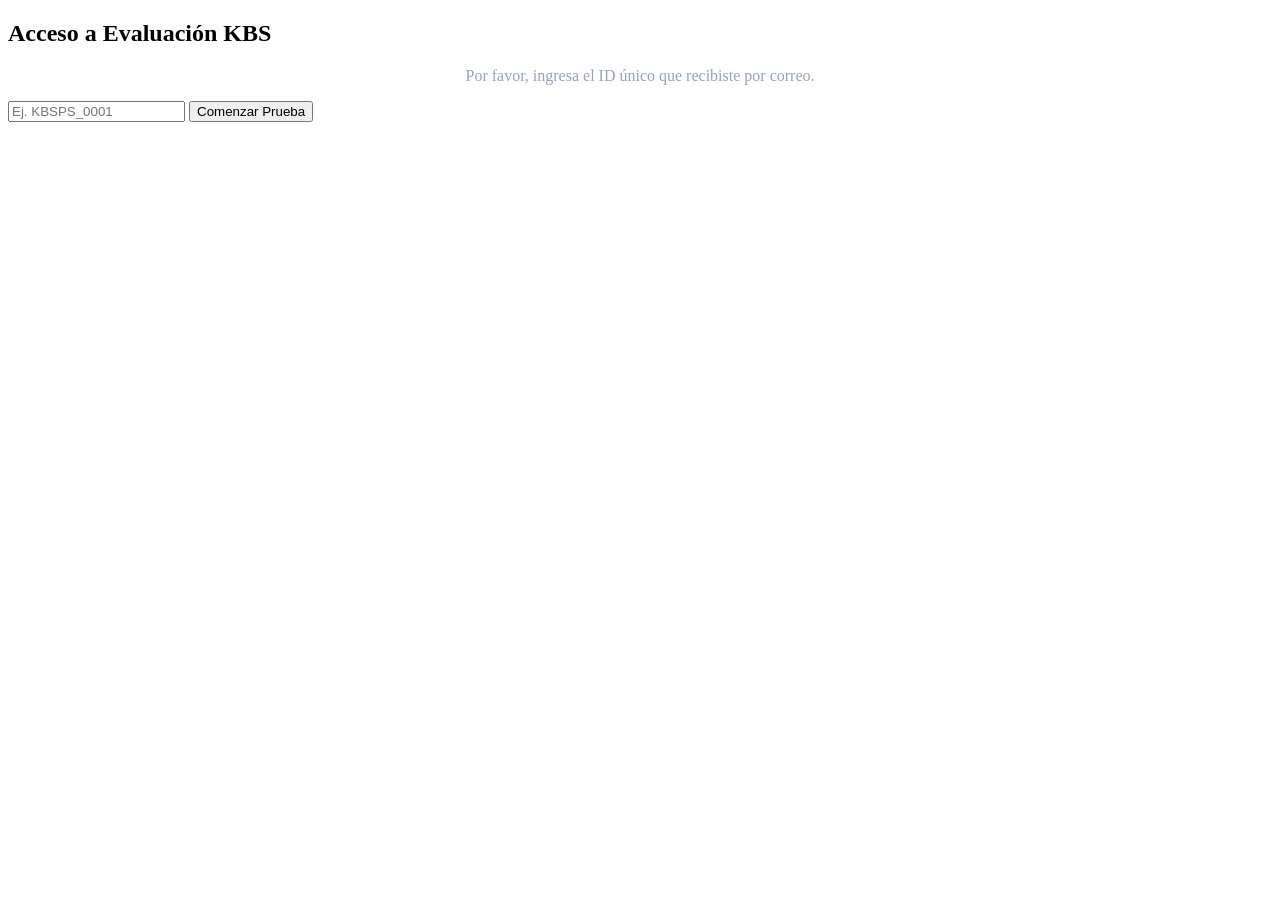
==== index.html @ 9655311a "Create index.html" ====
<!DOCTYPE html>
<html lang="es">
<head>
    <meta charset="UTF-8">
    <meta name="viewport" content="width=device-width, initial-scale=1.0">
    <title>Evaluación Psicométrica | KBS</title>
    <link href="https://fonts.googleapis.com/css2?family=Lato:wght@300;400;700;900&display=swap" rel="stylesheet">
    <link rel="stylesheet" href="style.css">
</head>
<body>
    <div class="hyperion-wrapper">
        
        <section id="login-screen" class="active">
            <div class="card">
                <h2>Acceso a Evaluación KBS</h2>
                <p style="text-align:center; color: #94a3b8;">Por favor, ingresa el ID único que recibiste por correo.</p>
                <input type="text" id="candidate-id" placeholder="Ej. KBSPS_0001">
                <button id="btn-validate">Comenzar Prueba</button>
                <p id="error-message" class="glow-red" style="display: none; margin-top:15px; text-align:center; padding:10px; border-radius:4px;"></p>
            </div>
        </section>

        <section id="instruction-screen" style="display: none;">
            <div class="card">
                <h2 id="inst-title">Serie I</h2>
                <div class="timer-container">
                    <span>Tiempo límite para esta serie:</span>
                    <h1 id="inst-time" style="color: white; font-size: 1.5rem; margin-top:5px;">00:00</h1>
                </div>
                
                <div class="instructions-box" style="background: rgba(0,0,0,0.4); padding: 20px; border-radius: 8px; margin: 20px 0; border: 1px solid #333;">
                    <p id="inst-text" style="color: #fff; font-size:1.1rem; line-height: 1.5;"></p>
                    <hr>
                    <pre id="inst-example" style="font-family: 'Lato', sans-serif; white-space: pre-wrap; color: var(--kbs-gold); font-size:1.05rem; font-weight: bold; margin:0;"></pre>
                </div>
                
                <button id="btn-start-timer" style="border: 1px solid #22c55e; box-shadow: 0 0 15px rgba(34, 197, 94, 0.4);">Comenzar Cronómetro</button>
            </div>
        </section>

        <section id="test-screen" style="display: none;">
            <div class="test-header">
                <h2 id="serie-title">Serie I</h2>
                <div class="timer-container">
                    <span>Tiempo restante:</span>
                    <h1 id="timer-display" class="glow-green">00:00</h1>
                </div>
            </div>
            
            <div id="questions-container"></div>

            <button id="btn-next-serie">Finalizar Serie</button>
        </section>

        <section id="finish-screen" style="display: none;">
            <div class="card" style="text-align: center;">
                <h2 class="glow-green">¡Evaluación Completada!</h2>
                <p>Tus respuestas han sido enviadas exitosamente. Ya puedes cerrar esta ventana.</p>
            </div>
        </section>

    </div>

    <script src="data.js"></script>
    <script src="app.js"></script>
</body>
</html>
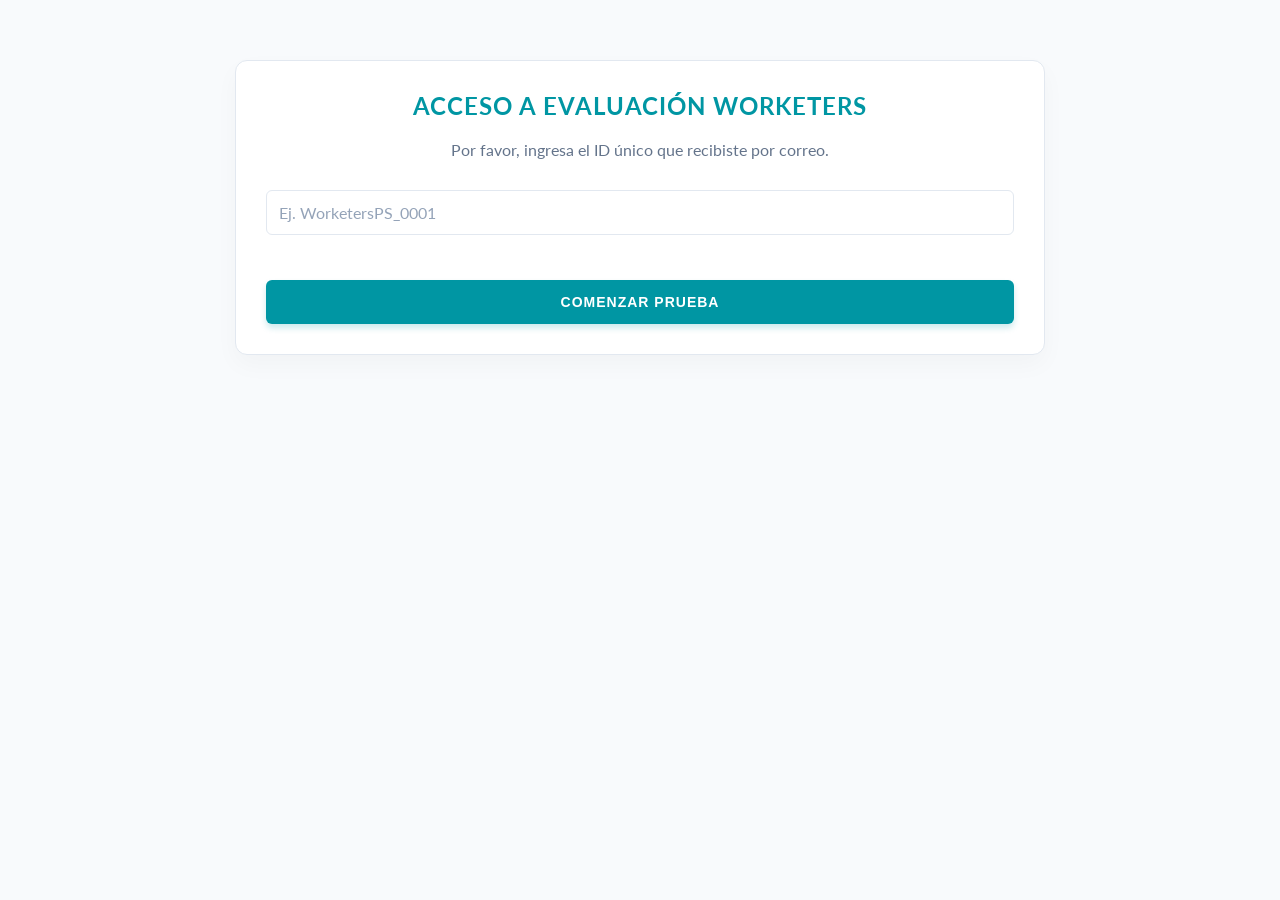
==== commit 792bb0fb: "Update index.html" ====
--- a/index.html
+++ b/index.html
@@ -3,7 +3,7 @@
 <head>
     <meta charset="UTF-8">
     <meta name="viewport" content="width=device-width, initial-scale=1.0">
-    <title>Evaluación Psicométrica | KBS</title>
+    <title>Evaluación Psicométrica | Worketers</title>
     <link href="https://fonts.googleapis.com/css2?family=Lato:wght@300;400;700;900&display=swap" rel="stylesheet">
     <link rel="stylesheet" href="style.css">
 </head>
@@ -12,11 +12,11 @@
         
         <section id="login-screen" class="active">
             <div class="card">
-                <h2>Acceso a Evaluación KBS</h2>
-                <p style="text-align:center; color: #94a3b8;">Por favor, ingresa el ID único que recibiste por correo.</p>
-                <input type="text" id="candidate-id" placeholder="Ej. KBSPS_0001">
+                <h2>Acceso a Evaluación Worketers</h2>
+                <p style="text-align:center; color: var(--texto-muted);">Por favor, ingresa el ID único que recibiste por correo.</p>
+                <input type="text" id="candidate-id" placeholder="Ej. WorketersPS_0001">
                 <button id="btn-validate">Comenzar Prueba</button>
-                <p id="error-message" class="glow-red" style="display: none; margin-top:15px; text-align:center; padding:10px; border-radius:4px;"></p>
+                <p id="error-message" class="glow-red" style="display: none; margin-top:15px; text-align:center; padding:10px; border-radius:6px;"></p>
             </div>
         </section>
 
@@ -25,16 +25,16 @@
                 <h2 id="inst-title">Serie I</h2>
                 <div class="timer-container">
                     <span>Tiempo límite para esta serie:</span>
-                    <h1 id="inst-time" style="color: white; font-size: 1.5rem; margin-top:5px;">00:00</h1>
+                    <h1 id="inst-time" style="color: var(--color-primario-dark); font-size: 1.5rem; margin-top:5px;">00:00</h1>
                 </div>
                 
-                <div class="instructions-box" style="background: rgba(0,0,0,0.4); padding: 20px; border-radius: 8px; margin: 20px 0; border: 1px solid #333;">
-                    <p id="inst-text" style="color: #fff; font-size:1.1rem; line-height: 1.5;"></p>
+                <div class="instructions-box" style="background: var(--fondo-seccion); padding: 20px; border-radius: 8px; margin: 20px 0; border: 1px solid var(--borde-suave);">
+                    <p id="inst-text" style="color: var(--texto-principal); font-size:1.1rem; line-height: 1.5;"></p>
                     <hr>
-                    <pre id="inst-example" style="font-family: 'Lato', sans-serif; white-space: pre-wrap; color: var(--kbs-gold); font-size:1.05rem; font-weight: bold; margin:0;"></pre>
+                    <pre id="inst-example" style="font-family: 'Lato', sans-serif; white-space: pre-wrap; color: var(--color-primario-dark); font-size:1.05rem; font-weight: bold; margin:0;"></pre>
                 </div>
                 
-                <button id="btn-start-timer" style="border: 1px solid #22c55e; box-shadow: 0 0 15px rgba(34, 197, 94, 0.4);">Comenzar Cronómetro</button>
+                <button id="btn-start-timer" style="border: 1px solid var(--color-primario); box-shadow: 0 4px 6px rgba(0, 150, 163, 0.2);">Comenzar Cronómetro</button>
             </div>
         </section>
 
--- a/style.css
+++ b/style.css
@@ -0,0 +1,259 @@
+/* style.css - Worketers Light Edition */
+
+@import url('https://fonts.googleapis.com/css2?family=Lato:wght@300;400;700;900&display=swap');
+
+:root {
+    /* Paleta Worketers */
+    --color-primario: #0096a3;
+    --color-primario-hover: #2ac2b5;
+    --color-primario-dark: #26857d;
+
+    /* Fondos claros */
+    --fondo-pantalla: #f8fafc;
+    --fondo-contenedor: #ffffff;
+    --fondo-seccion: #eef8f8;
+
+    /* Textos y bordes */
+    --texto-principal: #334155;
+    --texto-etiquetas: #1e293b;
+    --texto-muted: #64748b;
+    --borde-suave: #e2e8f0;
+
+    /* Sombras */
+    --sombra-suave: rgba(0, 0, 0, 0.03);
+    --sombra-turquesa: rgba(0, 150, 163, 0.15);
+
+    /* Alertas */
+    --glow-green: rgba(34, 197, 94, 0.25);
+    --glow-red: rgba(239, 68, 68, 0.25);
+    --glow-yellow: rgba(234, 179, 8, 0.25);
+}
+
+* {
+    box-sizing: border-box;
+}
+
+body {
+    background: var(--fondo-pantalla);
+    color: var(--texto-principal);
+    font-family: 'Lato', sans-serif;
+    margin: 0;
+    display: flex;
+    justify-content: center;
+    align-items: flex-start;
+    min-height: 100vh;
+    padding: 40px 0;
+}
+
+/* Contenedor principal */
+.hyperion-wrapper {
+    width: 100%;
+    max-width: 850px;
+    padding: 20px;
+}
+
+/* Tarjetas estilo Worketers */
+.card,
+.test-header,
+.instructions-box,
+.question-block {
+    background: var(--fondo-contenedor);
+    padding: 30px;
+    border-radius: 12px;
+    margin-bottom: 25px;
+    border: 1px solid var(--borde-suave);
+    box-shadow: 0 10px 25px var(--sombra-suave);
+}
+
+.question-block {
+    background: var(--fondo-contenedor);
+    border: 1px solid var(--borde-suave);
+    box-shadow: 0 4px 12px rgba(0, 0, 0, 0.04);
+}
+
+.question-block:hover {
+    border-color: #99d5da;
+    box-shadow: 0 6px 18px var(--sombra-turquesa);
+    transition: all 0.3s ease;
+}
+
+h2 {
+    color: var(--color-primario);
+    margin-top: 0;
+    letter-spacing: 1px;
+    text-align: center;
+    text-transform: uppercase;
+}
+
+.question-block p {
+    color: var(--color-primario-dark);
+    font-size: 1.1rem;
+    font-weight: 700;
+    margin-top: 0;
+}
+
+/* Inputs y cajas de texto */
+input[type="text"],
+input[type="number"],
+input[type="email"] {
+    width: 100%;
+    padding: 12px;
+    margin: 15px 0 25px 0;
+    background: var(--fondo-contenedor);
+    border: 1px solid var(--borde-suave);
+    border-radius: 6px;
+    color: var(--texto-principal);
+    font-size: 16px;
+    font-family: 'Lato', sans-serif;
+    transition: all 0.2s ease;
+}
+
+input[type="text"]::placeholder,
+input[type="number"]::placeholder,
+input[type="email"]::placeholder {
+    color: #94a3b8;
+}
+
+input[type="text"]:focus,
+input[type="number"]:focus,
+input[type="email"]:focus {
+    outline: none;
+    border-color: var(--color-primario);
+    box-shadow: 0 0 0 4px rgba(0, 150, 163, 0.1);
+    background: var(--fondo-contenedor);
+}
+
+/* Botones Worketers */
+button {
+    background: var(--color-primario);
+    color: var(--fondo-contenedor);
+    border: none;
+    padding: 14px 24px;
+    border-radius: 6px;
+    cursor: pointer;
+    font-weight: 900;
+    font-size: 14px;
+    text-transform: uppercase;
+    letter-spacing: 1px;
+    transition: all 0.2s ease;
+    width: 100%;
+    display: block;
+    margin: 20px 0 0 0;
+    box-shadow: 0 4px 6px rgba(0, 150, 163, 0.2);
+}
+
+button:hover {
+    background: var(--color-primario-hover);
+    box-shadow: 0 6px 8px rgba(0, 150, 163, 0.3);
+    transform: translateY(-1px);
+}
+
+button:active {
+    transform: scale(0.98);
+    box-shadow: 0 2px 4px rgba(0, 150, 163, 0.2);
+}
+
+/* Clases funcionales */
+.glow-green {
+    box-shadow: 0 0 15px var(--glow-green);
+    border: 1px solid #22c55e;
+    color: #16a34a;
+}
+
+.glow-red {
+    box-shadow: 0 0 15px var(--glow-red);
+    border: 1px solid #ef4444;
+    color: #dc2626;
+}
+
+.glow-yellow {
+    box-shadow: 0 0 15px var(--glow-yellow);
+    border: 1px solid #eab308;
+    color: #ca8a04;
+}
+
+.timer-container {
+    text-align: center;
+    margin: 15px 0;
+}
+
+.timer-container span {
+    display: block;
+    color: var(--texto-muted);
+    font-size: 0.9rem;
+    text-transform: uppercase;
+    letter-spacing: 1px;
+}
+
+#timer-display {
+    display: inline-block;
+    padding: 10px 25px;
+    border-radius: 8px;
+    font-size: 2.5rem;
+    font-weight: bold;
+    margin: 10px 0;
+    transition: all 0.3s ease;
+    background: var(--fondo-seccion);
+    color: var(--color-primario-dark);
+    border: 1px solid #99d5da;
+}
+
+/* Opciones de respuesta */
+.question-block label {
+    display: block;
+    margin: 10px 0;
+    cursor: pointer;
+    padding: 10px 15px;
+    border-radius: 6px;
+    background: var(--fondo-contenedor);
+    transition: all 0.2s ease;
+    border: 1px solid var(--borde-suave);
+    color: var(--texto-principal);
+}
+
+.question-block label:hover {
+    background: var(--fondo-seccion);
+    border-color: #99d5da;
+}
+
+/* Radio buttons y checkboxes */
+input[type="radio"],
+input[type="checkbox"] {
+    accent-color: var(--color-primario);
+    transform: scale(1.2);
+    margin-right: 10px;
+}
+
+hr {
+    border: 0;
+    height: 1px;
+    background-image: linear-gradient(
+        to right,
+        rgba(0, 150, 163, 0),
+        rgba(0, 150, 163, 0.35),
+        rgba(0, 150, 163, 0)
+    );
+    margin: 20px 0;
+}
+
+/* Responsivo */
+@media (max-width: 768px) {
+    body {
+        padding: 20px 0;
+    }
+
+    .hyperion-wrapper {
+        padding: 15px;
+    }
+
+    .card,
+    .test-header,
+    .instructions-box,
+    .question-block {
+        padding: 22px;
+    }
+
+    #timer-display {
+        font-size: 2rem;
+    }
+}
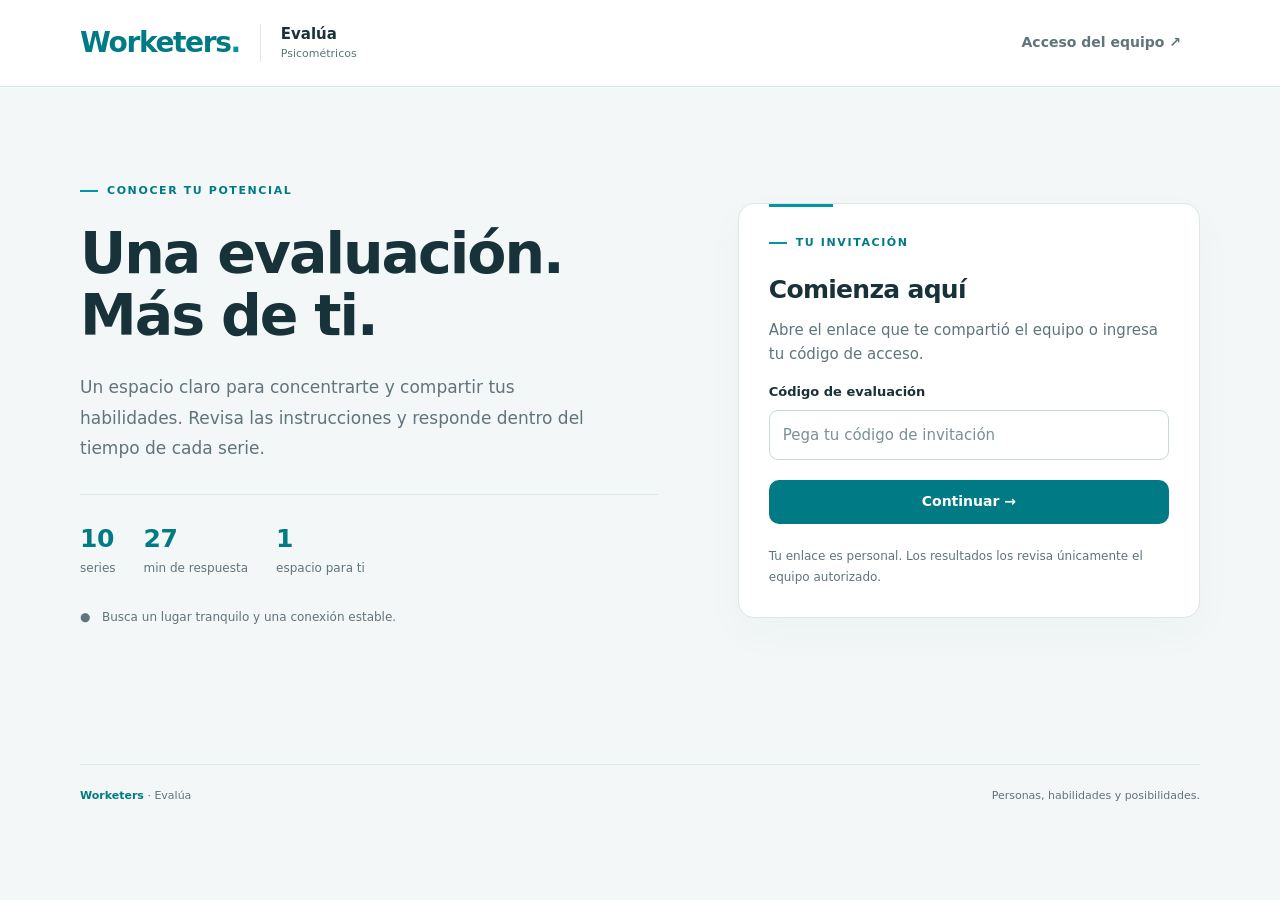
==== commit a4faa43a: "Migrar psicométricos a Worketers Evalúa" ====
--- a/index.html
+++ b/index.html
@@ -1,67 +1,7 @@
-<!DOCTYPE html>
-<html lang="es">
-<head>
-    <meta charset="UTF-8">
-    <meta name="viewport" content="width=device-width, initial-scale=1.0">
-    <title>Evaluación Psicométrica | Worketers</title>
-    <link href="https://fonts.googleapis.com/css2?family=Lato:wght@300;400;700;900&display=swap" rel="stylesheet">
-    <link rel="stylesheet" href="style.css">
-</head>
-<body>
-    <div class="hyperion-wrapper">
-        
-        <section id="login-screen" class="active">
-            <div class="card">
-                <h2>Acceso a Evaluación Worketers</h2>
-                <p style="text-align:center; color: var(--texto-muted);">Por favor, ingresa el ID único que recibiste por correo.</p>
-                <input type="text" id="candidate-id" placeholder="Ej. WorketersPS_0001">
-                <button id="btn-validate">Comenzar Prueba</button>
-                <p id="error-message" class="glow-red" style="display: none; margin-top:15px; text-align:center; padding:10px; border-radius:6px;"></p>
-            </div>
-        </section>
-
-        <section id="instruction-screen" style="display: none;">
-            <div class="card">
-                <h2 id="inst-title">Serie I</h2>
-                <div class="timer-container">
-                    <span>Tiempo límite para esta serie:</span>
-                    <h1 id="inst-time" style="color: var(--color-primario-dark); font-size: 1.5rem; margin-top:5px;">00:00</h1>
-                </div>
-                
-                <div class="instructions-box" style="background: var(--fondo-seccion); padding: 20px; border-radius: 8px; margin: 20px 0; border: 1px solid var(--borde-suave);">
-                    <p id="inst-text" style="color: var(--texto-principal); font-size:1.1rem; line-height: 1.5;"></p>
-                    <hr>
-                    <pre id="inst-example" style="font-family: 'Lato', sans-serif; white-space: pre-wrap; color: var(--color-primario-dark); font-size:1.05rem; font-weight: bold; margin:0;"></pre>
-                </div>
-                
-                <button id="btn-start-timer" style="border: 1px solid var(--color-primario); box-shadow: 0 4px 6px rgba(0, 150, 163, 0.2);">Comenzar Cronómetro</button>
-            </div>
-        </section>
-
-        <section id="test-screen" style="display: none;">
-            <div class="test-header">
-                <h2 id="serie-title">Serie I</h2>
-                <div class="timer-container">
-                    <span>Tiempo restante:</span>
-                    <h1 id="timer-display" class="glow-green">00:00</h1>
-                </div>
-            </div>
-            
-            <div id="questions-container"></div>
-
-            <button id="btn-next-serie">Finalizar Serie</button>
-        </section>
-
-        <section id="finish-screen" style="display: none;">
-            <div class="card" style="text-align: center;">
-                <h2 class="glow-green">¡Evaluación Completada!</h2>
-                <p>Tus respuestas han sido enviadas exitosamente. Ya puedes cerrar esta ventana.</p>
-            </div>
-        </section>
-
-    </div>
-
-    <script src="data.js"></script>
-    <script src="app.js"></script>
-</body>
-</html>
+<!doctype html><html lang="es"><head><meta charset="utf-8"><meta name="viewport" content="width=device-width,initial-scale=1"><meta name="referrer" content="no-referrer"><meta name="description" content="Worketers Evalúa. Tu espacio para responder evaluaciones psicométricas."><title>Worketers · Evalúa</title><link rel="stylesheet" href="style.css"></head><body>
+<header><a class="brand-lockup" href="./" aria-label="Worketers Evalúa, inicio"><span class="brand">Worketers<span class="brand-dot">.</span></span><span class="brand-module"><strong>Evalúa</strong><small>Psicométricos</small></span></a><a class="button ghost" href="admin.html">Acceso del equipo ↗</a></header>
+<main id="candidate-main"><section id="login-screen" class="landing"><div class="intro"><p class="eyebrow">CONOCER TU POTENCIAL</p><h1>Una evaluación.<br>Más de ti.</h1><p class="lead">Un espacio claro para concentrarte y compartir tus habilidades. Revisa las instrucciones y responde dentro del tiempo de cada serie.</p><div class="facts"><span><b>10</b> series</span><span><b id="total-minutes">29</b> min de respuesta</span><span><b>1</b> espacio para ti</span></div><p class="quiet-note">● &nbsp; Busca un lugar tranquilo y una conexión estable.</p></div><div class="card access-card"><p class="eyebrow">TU INVITACIÓN</p><h2>Comienza aquí</h2><p class="muted">Abre el enlace que te compartió el equipo o ingresa tu código de acceso.</p><form id="candidate-login"><label for="candidate-id">Código de evaluación</label><input id="candidate-id" required autocomplete="off" spellcheck="false" placeholder="Pega tu código de invitación"><button id="btn-validate" class="primary full" type="submit">Continuar →</button></form><p id="error-message" class="notice error" role="alert" hidden></p><p class="fine">Tu enlace es personal. Los resultados los revisa únicamente el equipo autorizado.</p></div></section>
+<section id="instruction-screen" class="exam-wrap" hidden><div class="section-heading"><div><p class="eyebrow">ANTES DE COMENZAR</p><h1 id="inst-title">Instrucciones</h1></div><span class="badge" id="inst-step"></span></div><div class="progress-track"><div id="inst-progress"></div></div><div class="card"><div class="instruction-time"><span>Tiempo de esta serie</span><strong id="inst-time"></strong><small>El reloj comienza cuando pulses el botón.</small></div><p id="inst-text" class="lead"></p><div class="example-box"><p class="eyebrow">EJEMPLO</p><pre id="inst-example"></pre></div><button id="btn-start-timer" class="primary">Entendido, comenzar serie →</button></div></section>
+<section id="test-screen" class="exam-wrap" hidden><div class="test-header"><div><p class="eyebrow" id="test-step"></p><h2 id="serie-title"></h2><p class="muted" id="answer-count" aria-live="polite"></p></div><div class="timer-box"><small>Tiempo restante</small><strong id="timer-display" role="timer">00:00</strong></div></div><form id="answers-form"><div id="questions-container"></div><div class="series-footer"><p class="fine">Al finalizar pasarás a las instrucciones de la siguiente serie.</p><button id="btn-next-serie" class="primary" type="submit">Finalizar serie →</button></div></form></section>
+<section id="finish-screen" class="center-wrap" hidden><div class="card"><span class="success-icon" aria-hidden="true">✓</span><p class="eyebrow" id="finish-eyebrow">ENVÍO DE RESPUESTAS</p><h1 id="finish-title">Guardando tu evaluación</h1><p id="finish-message" class="lead" role="status">Mantén esta página abierta mientras confirmamos el guardado.</p><button id="btn-retry" class="primary" hidden>Reintentar envío</button><p id="finish-reference" class="fine"></p></div></section></main>
+<footer><span><strong>Worketers</strong> · Evalúa</span><span>Personas, habilidades y posibilidades.</span></footer><script src="config.js"></script><script src="data.js"></script><script src="app.js"></script></body></html>
--- a/style.css
+++ b/style.css
@@ -1,259 +1,8 @@
-/* style.css - Worketers Light Edition */
-
-@import url('https://fonts.googleapis.com/css2?family=Lato:wght@300;400;700;900&display=swap');
-
-:root {
-    /* Paleta Worketers */
-    --color-primario: #0096a3;
-    --color-primario-hover: #2ac2b5;
-    --color-primario-dark: #26857d;
-
-    /* Fondos claros */
-    --fondo-pantalla: #f8fafc;
-    --fondo-contenedor: #ffffff;
-    --fondo-seccion: #eef8f8;
-
-    /* Textos y bordes */
-    --texto-principal: #334155;
-    --texto-etiquetas: #1e293b;
-    --texto-muted: #64748b;
-    --borde-suave: #e2e8f0;
-
-    /* Sombras */
-    --sombra-suave: rgba(0, 0, 0, 0.03);
-    --sombra-turquesa: rgba(0, 150, 163, 0.15);
-
-    /* Alertas */
-    --glow-green: rgba(34, 197, 94, 0.25);
-    --glow-red: rgba(239, 68, 68, 0.25);
-    --glow-yellow: rgba(234, 179, 8, 0.25);
-}
-
-* {
-    box-sizing: border-box;
-}
-
-body {
-    background: var(--fondo-pantalla);
-    color: var(--texto-principal);
-    font-family: 'Lato', sans-serif;
-    margin: 0;
-    display: flex;
-    justify-content: center;
-    align-items: flex-start;
-    min-height: 100vh;
-    padding: 40px 0;
-}
-
-/* Contenedor principal */
-.hyperion-wrapper {
-    width: 100%;
-    max-width: 850px;
-    padding: 20px;
-}
-
-/* Tarjetas estilo Worketers */
-.card,
-.test-header,
-.instructions-box,
-.question-block {
-    background: var(--fondo-contenedor);
-    padding: 30px;
-    border-radius: 12px;
-    margin-bottom: 25px;
-    border: 1px solid var(--borde-suave);
-    box-shadow: 0 10px 25px var(--sombra-suave);
-}
-
-.question-block {
-    background: var(--fondo-contenedor);
-    border: 1px solid var(--borde-suave);
-    box-shadow: 0 4px 12px rgba(0, 0, 0, 0.04);
-}
-
-.question-block:hover {
-    border-color: #99d5da;
-    box-shadow: 0 6px 18px var(--sombra-turquesa);
-    transition: all 0.3s ease;
-}
-
-h2 {
-    color: var(--color-primario);
-    margin-top: 0;
-    letter-spacing: 1px;
-    text-align: center;
-    text-transform: uppercase;
-}
-
-.question-block p {
-    color: var(--color-primario-dark);
-    font-size: 1.1rem;
-    font-weight: 700;
-    margin-top: 0;
-}
-
-/* Inputs y cajas de texto */
-input[type="text"],
-input[type="number"],
-input[type="email"] {
-    width: 100%;
-    padding: 12px;
-    margin: 15px 0 25px 0;
-    background: var(--fondo-contenedor);
-    border: 1px solid var(--borde-suave);
-    border-radius: 6px;
-    color: var(--texto-principal);
-    font-size: 16px;
-    font-family: 'Lato', sans-serif;
-    transition: all 0.2s ease;
-}
-
-input[type="text"]::placeholder,
-input[type="number"]::placeholder,
-input[type="email"]::placeholder {
-    color: #94a3b8;
-}
-
-input[type="text"]:focus,
-input[type="number"]:focus,
-input[type="email"]:focus {
-    outline: none;
-    border-color: var(--color-primario);
-    box-shadow: 0 0 0 4px rgba(0, 150, 163, 0.1);
-    background: var(--fondo-contenedor);
-}
-
-/* Botones Worketers */
-button {
-    background: var(--color-primario);
-    color: var(--fondo-contenedor);
-    border: none;
-    padding: 14px 24px;
-    border-radius: 6px;
-    cursor: pointer;
-    font-weight: 900;
-    font-size: 14px;
-    text-transform: uppercase;
-    letter-spacing: 1px;
-    transition: all 0.2s ease;
-    width: 100%;
-    display: block;
-    margin: 20px 0 0 0;
-    box-shadow: 0 4px 6px rgba(0, 150, 163, 0.2);
-}
-
-button:hover {
-    background: var(--color-primario-hover);
-    box-shadow: 0 6px 8px rgba(0, 150, 163, 0.3);
-    transform: translateY(-1px);
-}
-
-button:active {
-    transform: scale(0.98);
-    box-shadow: 0 2px 4px rgba(0, 150, 163, 0.2);
-}
-
-/* Clases funcionales */
-.glow-green {
-    box-shadow: 0 0 15px var(--glow-green);
-    border: 1px solid #22c55e;
-    color: #16a34a;
-}
-
-.glow-red {
-    box-shadow: 0 0 15px var(--glow-red);
-    border: 1px solid #ef4444;
-    color: #dc2626;
-}
-
-.glow-yellow {
-    box-shadow: 0 0 15px var(--glow-yellow);
-    border: 1px solid #eab308;
-    color: #ca8a04;
-}
-
-.timer-container {
-    text-align: center;
-    margin: 15px 0;
-}
-
-.timer-container span {
-    display: block;
-    color: var(--texto-muted);
-    font-size: 0.9rem;
-    text-transform: uppercase;
-    letter-spacing: 1px;
-}
-
-#timer-display {
-    display: inline-block;
-    padding: 10px 25px;
-    border-radius: 8px;
-    font-size: 2.5rem;
-    font-weight: bold;
-    margin: 10px 0;
-    transition: all 0.3s ease;
-    background: var(--fondo-seccion);
-    color: var(--color-primario-dark);
-    border: 1px solid #99d5da;
-}
-
-/* Opciones de respuesta */
-.question-block label {
-    display: block;
-    margin: 10px 0;
-    cursor: pointer;
-    padding: 10px 15px;
-    border-radius: 6px;
-    background: var(--fondo-contenedor);
-    transition: all 0.2s ease;
-    border: 1px solid var(--borde-suave);
-    color: var(--texto-principal);
-}
-
-.question-block label:hover {
-    background: var(--fondo-seccion);
-    border-color: #99d5da;
-}
-
-/* Radio buttons y checkboxes */
-input[type="radio"],
-input[type="checkbox"] {
-    accent-color: var(--color-primario);
-    transform: scale(1.2);
-    margin-right: 10px;
-}
-
-hr {
-    border: 0;
-    height: 1px;
-    background-image: linear-gradient(
-        to right,
-        rgba(0, 150, 163, 0),
-        rgba(0, 150, 163, 0.35),
-        rgba(0, 150, 163, 0)
-    );
-    margin: 20px 0;
-}
-
-/* Responsivo */
-@media (max-width: 768px) {
-    body {
-        padding: 20px 0;
-    }
-
-    .hyperion-wrapper {
-        padding: 15px;
-    }
-
-    .card,
-    .test-header,
-    .instructions-box,
-    .question-block {
-        padding: 22px;
-    }
-
-    #timer-display {
-        font-size: 2rem;
-    }
-}
+:root{--wk-primary:#0096a3;--wk-action:#007a84;--wk-ink:#173239;--wk-background:#f3f7f7;--muted:#60747b;--border:#dbe6e7;--soft:#e7f3f3;--radius:16px}*{box-sizing:border-box}body{margin:0;background:var(--wk-background);color:var(--wk-ink);font:15px/1.6 'Segoe UI',system-ui,sans-serif;-webkit-font-smoothing:antialiased}a{color:var(--wk-action);text-decoration:none}button,input,select{font:inherit}button,.button{display:inline-flex;align-items:center;justify-content:center;gap:10px;min-height:44px;padding:10px 18px;border:1px solid transparent;border-radius:10px;font-size:14px;font-weight:650;line-height:1.4;cursor:pointer;transition:background .15s,box-shadow .15s}button:hover,.button:hover{filter:brightness(.95);box-shadow:0 3px 12px #17323912}button:disabled{opacity:.55;cursor:wait}:focus-visible{outline:3px solid var(--wk-primary);outline-offset:3px}.primary{background:var(--wk-action);color:white}.secondary{background:var(--soft);color:var(--wk-action);border-color:#d4e9e9}.ghost{background:transparent;color:var(--muted)}.full{width:100%}[hidden]{display:none!important}
+header{background:white;border-bottom:1px solid var(--border);display:flex;align-items:center;justify-content:space-between;gap:24px;padding:21px max(28px,calc((100vw - 1120px)/2))}.brand-lockup{display:flex;align-items:center;gap:20px;color:var(--wk-ink)}.brand{font-size:28px;font-weight:800;color:var(--wk-action);letter-spacing:-1.35px;line-height:1.1}.brand-dot{color:var(--wk-primary)}.brand-module{display:flex;flex-direction:column;border-left:1px solid var(--border);padding-left:20px;line-height:1.35}.brand-module strong{font-size:15px}.brand-module small{font-size:11px;color:var(--muted);margin-top:2px}nav{display:flex;gap:8px;align-items:center}main{max-width:1176px;margin:40px auto;padding:0 28px;min-height:65vh}h1,h2,h3,p{margin-top:0}h1{font-size:clamp(36px,4.5vw,57px);line-height:1.1;letter-spacing:-2px;font-weight:730;margin-bottom:25px}h2{font-size:25px;line-height:1.3;letter-spacing:-.7px;margin-bottom:12px}h3{font-size:17px;letter-spacing:-.3px}.lead{font-size:17px;line-height:1.8;color:var(--muted)}.muted{color:var(--muted)}.eyebrow{display:flex;gap:9px;align-items:center;color:var(--wk-action);font-size:11px;font-weight:750;letter-spacing:1.6px;margin-bottom:22px}.eyebrow:before{content:'';height:2px;width:18px;background:var(--wk-primary);flex-shrink:0}.fine{font-size:12px;color:var(--muted);line-height:1.7}.card{border:1px solid var(--border);border-radius:var(--radius);background:white;padding:30px}.landing{display:grid;grid-template-columns:1.25fr 1fr;gap:80px;align-items:center;padding:55px 0}.intro .lead{max-width:505px}.access-card{box-shadow:0 15px 40px #17323908;position:relative;overflow:hidden}.access-card:before{content:'';position:absolute;top:0;left:30px;width:64px;height:3px;background:var(--wk-primary)}.facts{display:flex;gap:28px;border-top:1px solid var(--border);padding-top:24px;margin:30px 0}.facts span{display:flex;flex-direction:column;color:var(--muted);font-size:12px}.facts b{font-size:25px;color:var(--wk-action);letter-spacing:-.5px}.quiet-note{color:var(--muted);font-size:12px}label{display:block;font-size:13px;font-weight:650;margin:16px 0 7px}input,select{width:100%;padding:12px 13px;min-height:46px;border:1px solid #c7d8da;border-radius:9px;background:white;color:var(--wk-ink)}input::placeholder{color:#7b8f95}form .primary{margin-top:20px}.access-card .fine{margin:22px 0 0}.notice{padding:14px 16px;background:var(--soft);color:var(--wk-ink);border:1px solid #cbe4e3;border-radius:10px;margin:18px 0;font-size:13px}.error{background:#fff1ee;color:#993d30;border-color:#ebc5be}.success-icon{display:inline-flex;background:var(--soft);color:var(--wk-action);align-items:center;justify-content:center;border-radius:50%;width:52px;height:52px;font-size:25px;margin-bottom:28px}
+.exam-wrap{max-width:850px;margin:auto}.section-heading{display:flex;justify-content:space-between;align-items:center;gap:20px}.section-heading h1{font-size:34px;letter-spacing:-1px}.section-heading .eyebrow{margin-bottom:10px}.badge{display:inline-flex;align-items:center;padding:5px 10px;border-radius:6px;background:var(--soft);color:var(--wk-action);font-size:11px;font-weight:650;white-space:nowrap}.badge.pending{background:#fbf2df;color:#88631b}.progress-track{height:5px;background:#dceaea;border-radius:5px;margin:5px 0 27px}.progress-track>div{height:100%;background:var(--wk-primary);border-radius:5px}.instruction-time{display:flex;flex-wrap:wrap;align-items:center;gap:10px 20px;border-bottom:1px solid var(--border);padding-bottom:22px;margin-bottom:25px}.instruction-time span{color:var(--muted);font-size:13px}.instruction-time strong{font-size:22px;color:var(--wk-action)}.instruction-time small{width:100%;color:var(--muted);font-size:12px}.example-box{background:var(--wk-background);padding:24px;border:1px solid var(--border);border-radius:12px;margin:25px 0}.example-box pre{white-space:pre-wrap;font:inherit;font-size:14px;margin:0}.test-header{display:flex;justify-content:space-between;align-items:center;gap:20px;background:var(--wk-background);padding:20px 0;border-bottom:1px solid var(--border);margin-bottom:25px;position:sticky;top:0;z-index:2}.test-header .eyebrow{margin-bottom:8px}.test-header h2{font-size:23px}.test-header p{margin-bottom:0}.timer-box{text-align:center;background:white;border:1px solid var(--border);border-radius:12px;padding:12px 20px;min-width:135px}.timer-box small{display:block;font-size:11px;color:var(--muted)}.timer-box strong{font-size:29px;letter-spacing:-1px;font-variant-numeric:tabular-nums;color:var(--wk-action)}.timer-box.warning{border-color:#d7b46a;background:#fffaed}.timer-box.warning strong{color:#88631b}.timer-box.urgent{border-color:#c66b59;background:#fff1ee}.timer-box.urgent strong{color:#993d30}.question-block{margin:0 0 17px;padding:24px;border:1px solid var(--border);border-radius:14px;background:white;min-width:0}.question-block legend{float:left;width:100%;font-size:15px;font-weight:650;margin-bottom:16px;padding:0}.options{clear:both;display:grid;grid-template-columns:1fr 1fr;gap:8px 14px}.option{display:flex;align-items:flex-start;gap:10px;padding:11px 13px;margin:0;border:1px solid var(--border);border-radius:8px;font-size:14px;font-weight:400;cursor:pointer}.option:has(input:checked){background:var(--soft);border-color:var(--wk-primary)}.question-block input[type=radio],.question-block input[type=checkbox]{width:17px;height:17px;min-height:0;flex-shrink:0;margin:3px 0 0;accent-color:var(--wk-action)}.question-block input[type=text]{clear:both;display:block;max-width:380px}.series-footer{display:flex;justify-content:space-between;align-items:center;gap:20px;margin:28px 0}.center-wrap{max-width:650px;margin:70px auto}.center-wrap .card{padding:40px}.center-wrap h1{font-size:35px;letter-spacing:-1px}
+.login-layout{display:grid;grid-template-columns:1fr 1fr;gap:90px;align-items:center;max-width:1000px;margin:70px auto}.login-layout h1{font-size:46px}.login-layout .card{max-width:440px}.page-head{display:flex;align-items:flex-end;justify-content:space-between;gap:20px;margin:42px 0 26px}.page-head h1{font-size:37px;letter-spacing:-1.2px;margin-bottom:12px}.page-head .eyebrow{margin-bottom:12px}.page-head p{margin-bottom:0}.actions{display:flex;gap:8px;flex-wrap:wrap}.stats{display:grid;grid-template-columns:repeat(4,1fr);gap:18px;margin:30px 0}.stat-card{border:1px solid var(--border);background:white;border-radius:var(--radius);padding:22px}.stat-card>span{color:var(--muted);font-size:12px}.stat-card strong{display:block;color:var(--wk-action);font-size:36px;letter-spacing:-1.2px;line-height:1.4}.stat-card small{font-size:11px;color:var(--muted)}.table-card{padding:0;overflow:hidden}.table-tools{display:flex;align-items:center;justify-content:space-between;gap:15px;padding:22px 24px;border-bottom:1px solid var(--border)}.table-tools h2{font-size:20px;margin:0}.table-filters{display:flex;gap:10px;max-width:610px;align-items:center}.table-filters input{max-width:280px;font-size:13px}.table-filters select{max-width:180px;font-size:13px}.table-scroll{overflow-x:auto}table{width:100%;border-collapse:collapse;text-align:left;font-size:13px}th{background:#f8fafa;font-size:10px;text-transform:uppercase;letter-spacing:1px;color:var(--muted);padding:14px 20px}td{padding:18px 20px;border-top:1px solid var(--border)}td.name-cell{min-width:180px}td small{display:block;font-size:11px;color:var(--muted);margin-top:3px}td .button{min-height:35px;padding:7px 12px;font-size:12px}.empty{padding:42px 24px;text-align:center;color:var(--muted)}.empty strong{display:block;font-size:17px;color:var(--wk-ink);margin-bottom:8px}.table-foot{padding:14px 24px;border-top:1px solid var(--border);font-size:11px;color:var(--muted)}.admin-footnote{margin:22px 0;font-size:12px;color:var(--muted)}
+dialog{border:1px solid var(--border);border-radius:20px;padding:0;width:min(900px,94vw);max-height:92vh;color:var(--wk-ink);box-shadow:0 25px 90px #17323920}dialog::backdrop{background:#17323980}.dialog-head{padding:24px 30px;border-bottom:1px solid var(--border);display:flex;justify-content:space-between;align-items:flex-start;gap:20px}.dialog-head h2{margin:5px 0;font-size:24px}.dialog-head .eyebrow{margin-bottom:9px}.dialog-body{padding:26px 30px}.dialog-actions{padding:20px 30px;border-top:1px solid var(--border);display:flex;justify-content:flex-end;gap:10px;background:#fbfdfd}.close{width:38px;height:38px;min-height:38px;padding:0;background:var(--wk-background);color:var(--muted);font-size:21px}.detail-grid{display:grid;grid-template-columns:repeat(3,1fr);gap:18px;padding-bottom:24px;border-bottom:1px solid var(--border)}.detail-grid dt{font-size:10px;text-transform:uppercase;letter-spacing:.8px;color:var(--muted);margin-bottom:5px}.detail-grid dd{margin:0;font-size:13px;overflow-wrap:anywhere}.result-metrics{display:grid;grid-template-columns:repeat(3,1fr);gap:15px;margin:25px 0}.result-metrics>div{background:var(--soft);padding:18px;border-radius:12px}.result-metrics span{font-size:11px;color:var(--muted)}.result-metrics strong{display:block;color:var(--wk-action);font-size:28px;letter-spacing:-.7px}.result-metrics small{display:block;color:var(--muted);font-size:10px}.profile-chart{margin-top:20px}.series-row{display:grid;grid-template-columns:150px 1fr 62px 130px;gap:15px;align-items:center;padding:11px 0;border-bottom:1px solid #edf1f2;font-size:12px}.series-bar{height:8px;border-radius:5px;background:#edf3f3;overflow:hidden}.series-fill{height:100%;background:var(--wk-primary);border-radius:5px}.series-range{font-size:10px;color:var(--muted)}details{margin-top:25px}summary{cursor:pointer;color:var(--wk-action);font-weight:600;font-size:13px}.answer-audit{white-space:pre-wrap;overflow-wrap:anywhere;font-size:12px;padding:12px;background:var(--wk-background);border-radius:10px;margin-top:10px}.link-result{margin-top:24px;background:var(--soft);padding:20px;border:1px solid #cbe4e3;border-radius:12px}.link-result input{font-size:12px;margin:10px 0}.link-result p{margin-bottom:7px;font-size:13px}.two-fields{display:grid;grid-template-columns:1fr 1fr;gap:18px}.demo-ribbon{padding:10px 20px;background:var(--soft);text-align:center;color:var(--wk-action);font-size:12px}footer{max-width:1120px;display:flex;justify-content:space-between;gap:20px;border-top:1px solid var(--border);padding:22px 0;margin:52px auto 24px;color:var(--muted);font-size:11px}footer strong{color:var(--wk-action)}
+@media(max-width:900px){.landing,.login-layout{gap:35px}.table-tools{align-items:flex-start;flex-direction:column}.table-filters{width:100%}.series-row{grid-template-columns:120px 1fr 55px 110px;gap:10px}footer{margin-left:28px;margin-right:28px}}
+@media(max-width:650px){header{padding:21px 20px;gap:15px;flex-wrap:wrap}.brand{font-size:26px}.brand-lockup{gap:15px}.brand-module{padding-left:15px}.brand-module strong{font-size:14px}header>.button{font-size:12px;padding:8px 10px}main{margin:24px auto;padding:0 20px}h1{font-size:40px;letter-spacing:-1.5px}.landing{grid-template-columns:1fr;padding:18px 0;gap:30px}.lead{font-size:16px}.facts{gap:24px;margin:25px 0}.card{padding:24px}.login-layout{grid-template-columns:1fr;margin:30px auto;gap:25px}.login-layout h1{font-size:37px}.login-layout .card{max-width:none}.section-heading{gap:12px}.section-heading h1{font-size:27px}.section-heading .badge{font-size:10px}.instruction-time{gap:10px}.example-box{padding:20px}.test-header{gap:12px}.test-header h2{font-size:20px}.timer-box{min-width:108px;padding:10px}.timer-box strong{font-size:25px}.question-block{padding:20px}.options{grid-template-columns:1fr}.series-footer{flex-direction:column;align-items:stretch}.center-wrap{margin:35px auto}.center-wrap .card{padding:28px}.center-wrap h1{font-size:29px}.page-head{margin-top:24px;align-items:flex-start;flex-direction:column}.page-head h1{font-size:32px}.stats{grid-template-columns:1fr 1fr;gap:12px}.stat-card{padding:18px}.stat-card strong{font-size:32px}.table-tools{padding:20px}.table-filters{flex-direction:column;align-items:stretch}.table-filters input,.table-filters select{max-width:none}td,th{padding:14px 16px}.dialog-head,.dialog-body,.dialog-actions{padding:22px}.detail-grid{grid-template-columns:1fr 1fr}.result-metrics{gap:8px}.result-metrics>div{padding:13px 10px}.result-metrics strong{font-size:24px}.series-row{grid-template-columns:1fr 65px;gap:6px 12px;padding:14px 0}.series-bar{grid-row:2;grid-column:1}.series-range{grid-row:2;grid-column:2;font-size:9px}.series-points{text-align:right}.two-fields{grid-template-columns:1fr;gap:0}footer{margin:35px 20px 20px;flex-direction:column;gap:5px}nav{width:100%;justify-content:flex-end}nav span{margin-right:auto;font-size:11px}}
+@media(prefers-reduced-motion:reduce){*{transition:none!important}}
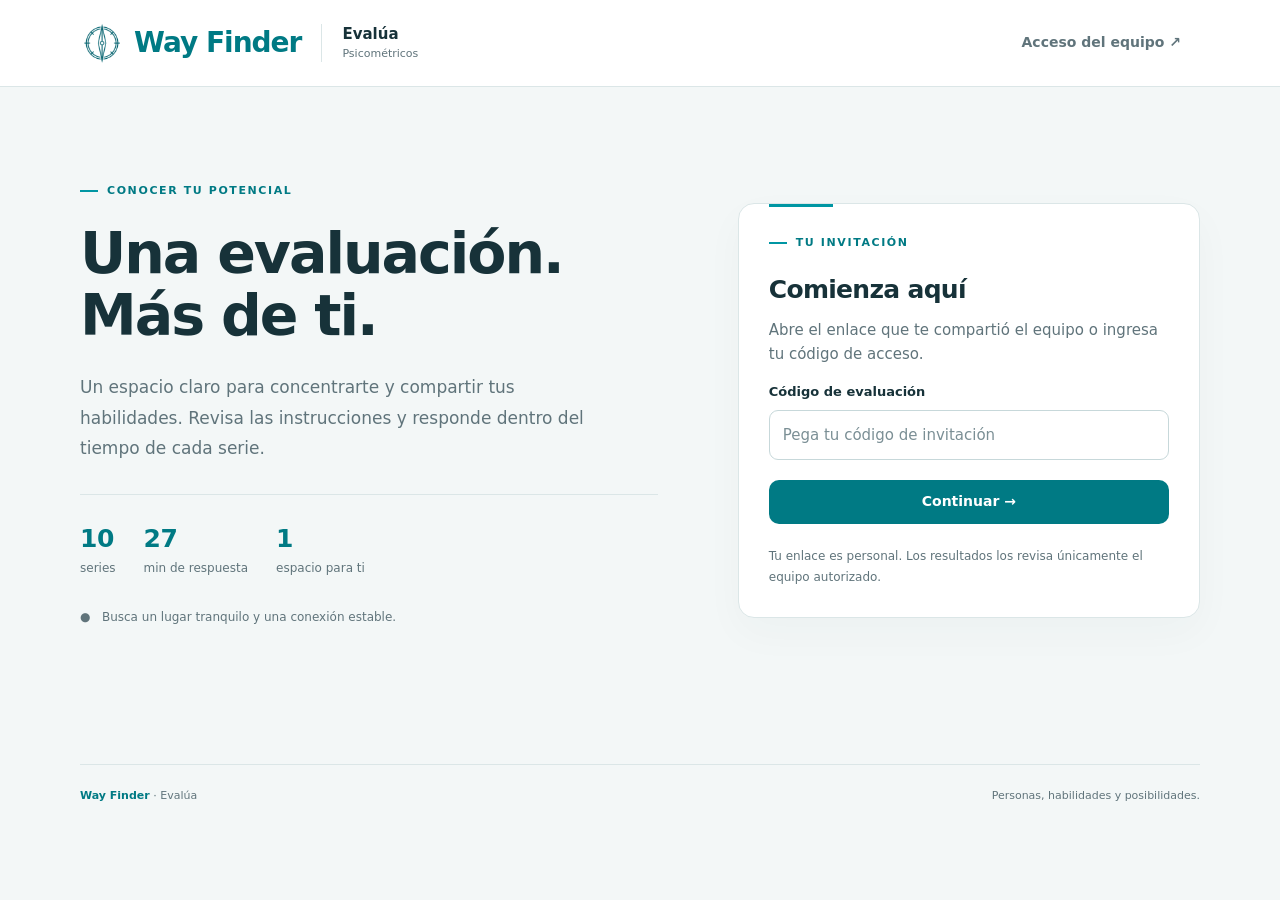
==== commit a85cd93c: "Way Finder: identidad del portal de evaluación Aplica el nombre Way Finder y la brújula turquesa tra" ====
--- a/index.html
+++ b/index.html
@@ -1,7 +1,8 @@
-<!doctype html><html lang="es"><head><meta charset="utf-8"><meta name="viewport" content="width=device-width,initial-scale=1"><meta name="referrer" content="no-referrer"><meta name="description" content="Worketers Evalúa. Tu espacio para responder evaluaciones psicométricas."><title>Worketers · Evalúa</title><link rel="stylesheet" href="style.css"></head><body>
-<header><a class="brand-lockup" href="./" aria-label="Worketers Evalúa, inicio"><span class="brand">Worketers<span class="brand-dot">.</span></span><span class="brand-module"><strong>Evalúa</strong><small>Psicométricos</small></span></a><a class="button ghost" href="admin.html">Acceso del equipo ↗</a></header>
-<main id="candidate-main"><section id="login-screen" class="landing"><div class="intro"><p class="eyebrow">CONOCER TU POTENCIAL</p><h1>Una evaluación.<br>Más de ti.</h1><p class="lead">Un espacio claro para concentrarte y compartir tus habilidades. Revisa las instrucciones y responde dentro del tiempo de cada serie.</p><div class="facts"><span><b>10</b> series</span><span><b id="total-minutes">29</b> min de respuesta</span><span><b>1</b> espacio para ti</span></div><p class="quiet-note">● &nbsp; Busca un lugar tranquilo y una conexión estable.</p></div><div class="card access-card"><p class="eyebrow">TU INVITACIÓN</p><h2>Comienza aquí</h2><p class="muted">Abre el enlace que te compartió el equipo o ingresa tu código de acceso.</p><form id="candidate-login"><label for="candidate-id">Código de evaluación</label><input id="candidate-id" required autocomplete="off" spellcheck="false" placeholder="Pega tu código de invitación"><button id="btn-validate" class="primary full" type="submit">Continuar →</button></form><p id="error-message" class="notice error" role="alert" hidden></p><p class="fine">Tu enlace es personal. Los resultados los revisa únicamente el equipo autorizado.</p></div></section>
-<section id="instruction-screen" class="exam-wrap" hidden><div class="section-heading"><div><p class="eyebrow">ANTES DE COMENZAR</p><h1 id="inst-title">Instrucciones</h1></div><span class="badge" id="inst-step"></span></div><div class="progress-track"><div id="inst-progress"></div></div><div class="card"><div class="instruction-time"><span>Tiempo de esta serie</span><strong id="inst-time"></strong><small>El reloj comienza cuando pulses el botón.</small></div><p id="inst-text" class="lead"></p><div class="example-box"><p class="eyebrow">EJEMPLO</p><pre id="inst-example"></pre></div><button id="btn-start-timer" class="primary">Entendido, comenzar serie →</button></div></section>
-<section id="test-screen" class="exam-wrap" hidden><div class="test-header"><div><p class="eyebrow" id="test-step"></p><h2 id="serie-title"></h2><p class="muted" id="answer-count" aria-live="polite"></p></div><div class="timer-box"><small>Tiempo restante</small><strong id="timer-display" role="timer">00:00</strong></div></div><form id="answers-form"><div id="questions-container"></div><div class="series-footer"><p class="fine">Al finalizar pasarás a las instrucciones de la siguiente serie.</p><button id="btn-next-serie" class="primary" type="submit">Finalizar serie →</button></div></form></section>
-<section id="finish-screen" class="center-wrap" hidden><div class="card"><span class="success-icon" aria-hidden="true">✓</span><p class="eyebrow" id="finish-eyebrow">ENVÍO DE RESPUESTAS</p><h1 id="finish-title">Guardando tu evaluación</h1><p id="finish-message" class="lead" role="status">Mantén esta página abierta mientras confirmamos el guardado.</p><button id="btn-retry" class="primary" hidden>Reintentar envío</button><p id="finish-reference" class="fine"></p></div></section></main>
-<footer><span><strong>Worketers</strong> · Evalúa</span><span>Personas, habilidades y posibilidades.</span></footer><script src="config.js"></script><script src="data.js"></script><script src="app.js"></script></body></html>
+<!doctype html><html lang="es"><head><meta charset="utf-8"><meta name="viewport" content="width=device-width,initial-scale=1"><meta name="referrer" content="no-referrer"><meta name="description" content="Way Finder Evalúa. Tu espacio para responder evaluaciones psicométricas."><title>Way Finder · Evalúa</title><link rel="stylesheet" href="style.css"><link rel="icon" type="image/png" href="way-finder-logo.png"></head><body>
+<header><a class="brand-lockup" href="./" aria-label="Way Finder Evalúa, inicio"><span class="brand"><img class="brand-logo" src="way-finder-logo.png" alt="" width="44" height="44"><span>Way Finder</span></span><span class="brand-module"><strong>Evalúa</strong><small>Psicométricos</small></span></a><a class="button ghost" href="https://worketers.github.io/Recruitment/admin.html">Acceso del equipo ↗</a></header>
+<main id="candidate-main"><p id="invitation-validity" class="notice" role="status" hidden></p><section id="login-screen" class="landing"><div class="intro"><p class="eyebrow">CONOCER TU POTENCIAL</p><h1>Una evaluación.<br>Más de ti.</h1><p class="lead">Un espacio claro para concentrarte y compartir tus habilidades. Revisa las instrucciones y responde dentro del tiempo de cada serie.</p><div class="facts"><span><b>10</b> series</span><span><b id="total-minutes">29</b> min de respuesta</span><span><b>1</b> espacio para ti</span></div><p class="quiet-note">● &nbsp; Busca un lugar tranquilo y una conexión estable.</p></div><div class="card access-card"><p class="eyebrow">TU INVITACIÓN</p><h2>Comienza aquí</h2><p class="muted">Abre el enlace que te compartió el equipo o ingresa tu código de acceso.</p><form id="candidate-login"><label for="candidate-id">Código de evaluación</label><input id="candidate-id" required autocomplete="off" spellcheck="false" placeholder="Pega tu código de invitación"><button id="btn-validate" class="primary full" type="submit">Continuar →</button></form><p id="error-message" class="notice error" role="alert" hidden></p><p class="fine">Tu enlace es personal. Los resultados los revisa únicamente el equipo autorizado.</p></div></section>
+<section id="instruction-screen" class="exam-wrap" hidden><div class="section-heading"><div><p class="eyebrow">ANTES DE COMENZAR</p><h1 id="inst-title">Instrucciones</h1></div><span class="badge" id="inst-step"></span></div><div class="progress-track"><div id="inst-progress"></div></div><div class="card"><div class="instruction-time"><span>Tiempo de esta serie</span><strong id="inst-time"></strong><small>El reloj comienza cuando pulses el botón.</small></div><p id="inst-text" class="lead"></p><div class="example-box"><p class="eyebrow">EJEMPLO</p><pre id="inst-example"></pre></div><button id="btn-start-timer" class="primary">Entendido, comenzar serie →</button></div></section>
+<section id="test-screen" class="exam-wrap" hidden><div class="test-header"><div><p class="eyebrow" id="test-step"></p><h2 id="serie-title"></h2><p class="muted" id="answer-count" aria-live="polite"></p></div><div class="timer-box"><small>Tiempo restante</small><strong id="timer-display" role="timer">00:00</strong></div></div><form id="answers-form"><div id="questions-container"></div><div class="series-footer"><p class="fine">Al finalizar pasarás a las instrucciones de la siguiente serie.</p><button id="btn-next-serie" class="primary" type="submit">Finalizar serie →</button></div></form></section>
+<section id="finish-screen" class="center-wrap" hidden><div class="card"><span class="success-icon" aria-hidden="true">✓</span><p class="eyebrow" id="finish-eyebrow">ENVÍO DE RESPUESTAS</p><h1 id="finish-title">Guardando tu evaluación</h1><p id="finish-message" class="lead" role="status">Mantén esta página abierta mientras confirmamos el guardado.</p><button id="btn-retry" class="primary" hidden>Reintentar envío</button><p id="finish-reference" class="fine"></p></div></section></main>
+<dialog id="confirm-series"><div class="dialog-head"><div><p class="eyebrow">ANTES DE CONTINUAR</p><h2>¿Finalizar esta serie?</h2></div></div><div class="dialog-body"><p>Pasarás a la siguiente serie y no podrás volver a estas respuestas.</p><p class="fine">El cronómetro sigue contando mientras decides.</p></div><div class="dialog-actions"><button id="cancel-series" class="secondary">Seguir respondiendo</button><button id="confirm-next" class="primary">Sí, finalizar serie →</button></div></dialog>
+<footer><span><strong>Way Finder</strong> · Evalúa</span><span>Personas, habilidades y posibilidades.</span></footer><script src="config.js"></script><script src="data.js"></script><script src="app.js"></script></body></html>
--- a/style.css
+++ b/style.css
@@ -1,8 +1,9 @@
-:root{--wk-primary:#0096a3;--wk-action:#007a84;--wk-ink:#173239;--wk-background:#f3f7f7;--muted:#60747b;--border:#dbe6e7;--soft:#e7f3f3;--radius:16px}*{box-sizing:border-box}body{margin:0;background:var(--wk-background);color:var(--wk-ink);font:15px/1.6 'Segoe UI',system-ui,sans-serif;-webkit-font-smoothing:antialiased}a{color:var(--wk-action);text-decoration:none}button,input,select{font:inherit}button,.button{display:inline-flex;align-items:center;justify-content:center;gap:10px;min-height:44px;padding:10px 18px;border:1px solid transparent;border-radius:10px;font-size:14px;font-weight:650;line-height:1.4;cursor:pointer;transition:background .15s,box-shadow .15s}button:hover,.button:hover{filter:brightness(.95);box-shadow:0 3px 12px #17323912}button:disabled{opacity:.55;cursor:wait}:focus-visible{outline:3px solid var(--wk-primary);outline-offset:3px}.primary{background:var(--wk-action);color:white}.secondary{background:var(--soft);color:var(--wk-action);border-color:#d4e9e9}.ghost{background:transparent;color:var(--muted)}.full{width:100%}[hidden]{display:none!important}
-header{background:white;border-bottom:1px solid var(--border);display:flex;align-items:center;justify-content:space-between;gap:24px;padding:21px max(28px,calc((100vw - 1120px)/2))}.brand-lockup{display:flex;align-items:center;gap:20px;color:var(--wk-ink)}.brand{font-size:28px;font-weight:800;color:var(--wk-action);letter-spacing:-1.35px;line-height:1.1}.brand-dot{color:var(--wk-primary)}.brand-module{display:flex;flex-direction:column;border-left:1px solid var(--border);padding-left:20px;line-height:1.35}.brand-module strong{font-size:15px}.brand-module small{font-size:11px;color:var(--muted);margin-top:2px}nav{display:flex;gap:8px;align-items:center}main{max-width:1176px;margin:40px auto;padding:0 28px;min-height:65vh}h1,h2,h3,p{margin-top:0}h1{font-size:clamp(36px,4.5vw,57px);line-height:1.1;letter-spacing:-2px;font-weight:730;margin-bottom:25px}h2{font-size:25px;line-height:1.3;letter-spacing:-.7px;margin-bottom:12px}h3{font-size:17px;letter-spacing:-.3px}.lead{font-size:17px;line-height:1.8;color:var(--muted)}.muted{color:var(--muted)}.eyebrow{display:flex;gap:9px;align-items:center;color:var(--wk-action);font-size:11px;font-weight:750;letter-spacing:1.6px;margin-bottom:22px}.eyebrow:before{content:'';height:2px;width:18px;background:var(--wk-primary);flex-shrink:0}.fine{font-size:12px;color:var(--muted);line-height:1.7}.card{border:1px solid var(--border);border-radius:var(--radius);background:white;padding:30px}.landing{display:grid;grid-template-columns:1.25fr 1fr;gap:80px;align-items:center;padding:55px 0}.intro .lead{max-width:505px}.access-card{box-shadow:0 15px 40px #17323908;position:relative;overflow:hidden}.access-card:before{content:'';position:absolute;top:0;left:30px;width:64px;height:3px;background:var(--wk-primary)}.facts{display:flex;gap:28px;border-top:1px solid var(--border);padding-top:24px;margin:30px 0}.facts span{display:flex;flex-direction:column;color:var(--muted);font-size:12px}.facts b{font-size:25px;color:var(--wk-action);letter-spacing:-.5px}.quiet-note{color:var(--muted);font-size:12px}label{display:block;font-size:13px;font-weight:650;margin:16px 0 7px}input,select{width:100%;padding:12px 13px;min-height:46px;border:1px solid #c7d8da;border-radius:9px;background:white;color:var(--wk-ink)}input::placeholder{color:#7b8f95}form .primary{margin-top:20px}.access-card .fine{margin:22px 0 0}.notice{padding:14px 16px;background:var(--soft);color:var(--wk-ink);border:1px solid #cbe4e3;border-radius:10px;margin:18px 0;font-size:13px}.error{background:#fff1ee;color:#993d30;border-color:#ebc5be}.success-icon{display:inline-flex;background:var(--soft);color:var(--wk-action);align-items:center;justify-content:center;border-radius:50%;width:52px;height:52px;font-size:25px;margin-bottom:28px}
-.exam-wrap{max-width:850px;margin:auto}.section-heading{display:flex;justify-content:space-between;align-items:center;gap:20px}.section-heading h1{font-size:34px;letter-spacing:-1px}.section-heading .eyebrow{margin-bottom:10px}.badge{display:inline-flex;align-items:center;padding:5px 10px;border-radius:6px;background:var(--soft);color:var(--wk-action);font-size:11px;font-weight:650;white-space:nowrap}.badge.pending{background:#fbf2df;color:#88631b}.progress-track{height:5px;background:#dceaea;border-radius:5px;margin:5px 0 27px}.progress-track>div{height:100%;background:var(--wk-primary);border-radius:5px}.instruction-time{display:flex;flex-wrap:wrap;align-items:center;gap:10px 20px;border-bottom:1px solid var(--border);padding-bottom:22px;margin-bottom:25px}.instruction-time span{color:var(--muted);font-size:13px}.instruction-time strong{font-size:22px;color:var(--wk-action)}.instruction-time small{width:100%;color:var(--muted);font-size:12px}.example-box{background:var(--wk-background);padding:24px;border:1px solid var(--border);border-radius:12px;margin:25px 0}.example-box pre{white-space:pre-wrap;font:inherit;font-size:14px;margin:0}.test-header{display:flex;justify-content:space-between;align-items:center;gap:20px;background:var(--wk-background);padding:20px 0;border-bottom:1px solid var(--border);margin-bottom:25px;position:sticky;top:0;z-index:2}.test-header .eyebrow{margin-bottom:8px}.test-header h2{font-size:23px}.test-header p{margin-bottom:0}.timer-box{text-align:center;background:white;border:1px solid var(--border);border-radius:12px;padding:12px 20px;min-width:135px}.timer-box small{display:block;font-size:11px;color:var(--muted)}.timer-box strong{font-size:29px;letter-spacing:-1px;font-variant-numeric:tabular-nums;color:var(--wk-action)}.timer-box.warning{border-color:#d7b46a;background:#fffaed}.timer-box.warning strong{color:#88631b}.timer-box.urgent{border-color:#c66b59;background:#fff1ee}.timer-box.urgent strong{color:#993d30}.question-block{margin:0 0 17px;padding:24px;border:1px solid var(--border);border-radius:14px;background:white;min-width:0}.question-block legend{float:left;width:100%;font-size:15px;font-weight:650;margin-bottom:16px;padding:0}.options{clear:both;display:grid;grid-template-columns:1fr 1fr;gap:8px 14px}.option{display:flex;align-items:flex-start;gap:10px;padding:11px 13px;margin:0;border:1px solid var(--border);border-radius:8px;font-size:14px;font-weight:400;cursor:pointer}.option:has(input:checked){background:var(--soft);border-color:var(--wk-primary)}.question-block input[type=radio],.question-block input[type=checkbox]{width:17px;height:17px;min-height:0;flex-shrink:0;margin:3px 0 0;accent-color:var(--wk-action)}.question-block input[type=text]{clear:both;display:block;max-width:380px}.series-footer{display:flex;justify-content:space-between;align-items:center;gap:20px;margin:28px 0}.center-wrap{max-width:650px;margin:70px auto}.center-wrap .card{padding:40px}.center-wrap h1{font-size:35px;letter-spacing:-1px}
-.login-layout{display:grid;grid-template-columns:1fr 1fr;gap:90px;align-items:center;max-width:1000px;margin:70px auto}.login-layout h1{font-size:46px}.login-layout .card{max-width:440px}.page-head{display:flex;align-items:flex-end;justify-content:space-between;gap:20px;margin:42px 0 26px}.page-head h1{font-size:37px;letter-spacing:-1.2px;margin-bottom:12px}.page-head .eyebrow{margin-bottom:12px}.page-head p{margin-bottom:0}.actions{display:flex;gap:8px;flex-wrap:wrap}.stats{display:grid;grid-template-columns:repeat(4,1fr);gap:18px;margin:30px 0}.stat-card{border:1px solid var(--border);background:white;border-radius:var(--radius);padding:22px}.stat-card>span{color:var(--muted);font-size:12px}.stat-card strong{display:block;color:var(--wk-action);font-size:36px;letter-spacing:-1.2px;line-height:1.4}.stat-card small{font-size:11px;color:var(--muted)}.table-card{padding:0;overflow:hidden}.table-tools{display:flex;align-items:center;justify-content:space-between;gap:15px;padding:22px 24px;border-bottom:1px solid var(--border)}.table-tools h2{font-size:20px;margin:0}.table-filters{display:flex;gap:10px;max-width:610px;align-items:center}.table-filters input{max-width:280px;font-size:13px}.table-filters select{max-width:180px;font-size:13px}.table-scroll{overflow-x:auto}table{width:100%;border-collapse:collapse;text-align:left;font-size:13px}th{background:#f8fafa;font-size:10px;text-transform:uppercase;letter-spacing:1px;color:var(--muted);padding:14px 20px}td{padding:18px 20px;border-top:1px solid var(--border)}td.name-cell{min-width:180px}td small{display:block;font-size:11px;color:var(--muted);margin-top:3px}td .button{min-height:35px;padding:7px 12px;font-size:12px}.empty{padding:42px 24px;text-align:center;color:var(--muted)}.empty strong{display:block;font-size:17px;color:var(--wk-ink);margin-bottom:8px}.table-foot{padding:14px 24px;border-top:1px solid var(--border);font-size:11px;color:var(--muted)}.admin-footnote{margin:22px 0;font-size:12px;color:var(--muted)}
-dialog{border:1px solid var(--border);border-radius:20px;padding:0;width:min(900px,94vw);max-height:92vh;color:var(--wk-ink);box-shadow:0 25px 90px #17323920}dialog::backdrop{background:#17323980}.dialog-head{padding:24px 30px;border-bottom:1px solid var(--border);display:flex;justify-content:space-between;align-items:flex-start;gap:20px}.dialog-head h2{margin:5px 0;font-size:24px}.dialog-head .eyebrow{margin-bottom:9px}.dialog-body{padding:26px 30px}.dialog-actions{padding:20px 30px;border-top:1px solid var(--border);display:flex;justify-content:flex-end;gap:10px;background:#fbfdfd}.close{width:38px;height:38px;min-height:38px;padding:0;background:var(--wk-background);color:var(--muted);font-size:21px}.detail-grid{display:grid;grid-template-columns:repeat(3,1fr);gap:18px;padding-bottom:24px;border-bottom:1px solid var(--border)}.detail-grid dt{font-size:10px;text-transform:uppercase;letter-spacing:.8px;color:var(--muted);margin-bottom:5px}.detail-grid dd{margin:0;font-size:13px;overflow-wrap:anywhere}.result-metrics{display:grid;grid-template-columns:repeat(3,1fr);gap:15px;margin:25px 0}.result-metrics>div{background:var(--soft);padding:18px;border-radius:12px}.result-metrics span{font-size:11px;color:var(--muted)}.result-metrics strong{display:block;color:var(--wk-action);font-size:28px;letter-spacing:-.7px}.result-metrics small{display:block;color:var(--muted);font-size:10px}.profile-chart{margin-top:20px}.series-row{display:grid;grid-template-columns:150px 1fr 62px 130px;gap:15px;align-items:center;padding:11px 0;border-bottom:1px solid #edf1f2;font-size:12px}.series-bar{height:8px;border-radius:5px;background:#edf3f3;overflow:hidden}.series-fill{height:100%;background:var(--wk-primary);border-radius:5px}.series-range{font-size:10px;color:var(--muted)}details{margin-top:25px}summary{cursor:pointer;color:var(--wk-action);font-weight:600;font-size:13px}.answer-audit{white-space:pre-wrap;overflow-wrap:anywhere;font-size:12px;padding:12px;background:var(--wk-background);border-radius:10px;margin-top:10px}.link-result{margin-top:24px;background:var(--soft);padding:20px;border:1px solid #cbe4e3;border-radius:12px}.link-result input{font-size:12px;margin:10px 0}.link-result p{margin-bottom:7px;font-size:13px}.two-fields{display:grid;grid-template-columns:1fr 1fr;gap:18px}.demo-ribbon{padding:10px 20px;background:var(--soft);text-align:center;color:var(--wk-action);font-size:12px}footer{max-width:1120px;display:flex;justify-content:space-between;gap:20px;border-top:1px solid var(--border);padding:22px 0;margin:52px auto 24px;color:var(--muted);font-size:11px}footer strong{color:var(--wk-action)}
-@media(max-width:900px){.landing,.login-layout{gap:35px}.table-tools{align-items:flex-start;flex-direction:column}.table-filters{width:100%}.series-row{grid-template-columns:120px 1fr 55px 110px;gap:10px}footer{margin-left:28px;margin-right:28px}}
-@media(max-width:650px){header{padding:21px 20px;gap:15px;flex-wrap:wrap}.brand{font-size:26px}.brand-lockup{gap:15px}.brand-module{padding-left:15px}.brand-module strong{font-size:14px}header>.button{font-size:12px;padding:8px 10px}main{margin:24px auto;padding:0 20px}h1{font-size:40px;letter-spacing:-1.5px}.landing{grid-template-columns:1fr;padding:18px 0;gap:30px}.lead{font-size:16px}.facts{gap:24px;margin:25px 0}.card{padding:24px}.login-layout{grid-template-columns:1fr;margin:30px auto;gap:25px}.login-layout h1{font-size:37px}.login-layout .card{max-width:none}.section-heading{gap:12px}.section-heading h1{font-size:27px}.section-heading .badge{font-size:10px}.instruction-time{gap:10px}.example-box{padding:20px}.test-header{gap:12px}.test-header h2{font-size:20px}.timer-box{min-width:108px;padding:10px}.timer-box strong{font-size:25px}.question-block{padding:20px}.options{grid-template-columns:1fr}.series-footer{flex-direction:column;align-items:stretch}.center-wrap{margin:35px auto}.center-wrap .card{padding:28px}.center-wrap h1{font-size:29px}.page-head{margin-top:24px;align-items:flex-start;flex-direction:column}.page-head h1{font-size:32px}.stats{grid-template-columns:1fr 1fr;gap:12px}.stat-card{padding:18px}.stat-card strong{font-size:32px}.table-tools{padding:20px}.table-filters{flex-direction:column;align-items:stretch}.table-filters input,.table-filters select{max-width:none}td,th{padding:14px 16px}.dialog-head,.dialog-body,.dialog-actions{padding:22px}.detail-grid{grid-template-columns:1fr 1fr}.result-metrics{gap:8px}.result-metrics>div{padding:13px 10px}.result-metrics strong{font-size:24px}.series-row{grid-template-columns:1fr 65px;gap:6px 12px;padding:14px 0}.series-bar{grid-row:2;grid-column:1}.series-range{grid-row:2;grid-column:2;font-size:9px}.series-points{text-align:right}.two-fields{grid-template-columns:1fr;gap:0}footer{margin:35px 20px 20px;flex-direction:column;gap:5px}nav{width:100%;justify-content:flex-end}nav span{margin-right:auto;font-size:11px}}
-@media(prefers-reduced-motion:reduce){*{transition:none!important}}
+:root{--wk-primary:#0096a3;--wk-action:#007a84;--wk-ink:#173239;--wk-background:#f3f7f7;--muted:#60747b;--border:#dbe6e7;--soft:#e7f3f3;--radius:16px}*{box-sizing:border-box}body{margin:0;background:var(--wk-background);color:var(--wk-ink);font:15px/1.6 'Segoe UI',system-ui,sans-serif;-webkit-font-smoothing:antialiased}a{color:var(--wk-action);text-decoration:none}button,input,select{font:inherit}button,.button{display:inline-flex;align-items:center;justify-content:center;gap:10px;min-height:44px;padding:10px 18px;border:1px solid transparent;border-radius:10px;font-size:14px;font-weight:650;line-height:1.4;cursor:pointer;transition:background .15s,box-shadow .15s}button:hover,.button:hover{filter:brightness(.95);box-shadow:0 3px 12px #17323912}button:disabled{opacity:.55;cursor:wait}:focus-visible{outline:3px solid var(--wk-primary);outline-offset:3px}.primary{background:var(--wk-action);color:white}.secondary{background:var(--soft);color:var(--wk-action);border-color:#d4e9e9}.ghost{background:transparent;color:var(--muted)}.full{width:100%}[hidden]{display:none!important}
+header{background:white;border-bottom:1px solid var(--border);display:flex;align-items:center;justify-content:space-between;gap:24px;padding:21px max(28px,calc((100vw - 1120px)/2))}.brand-lockup{display:flex;align-items:center;gap:20px;color:var(--wk-ink)}.brand{font-size:28px;font-weight:800;color:var(--wk-action);letter-spacing:-1.35px;line-height:1.1}.brand-dot{color:var(--wk-primary)}.brand-module{display:flex;flex-direction:column;border-left:1px solid var(--border);padding-left:20px;line-height:1.35}.brand-module strong{font-size:15px}.brand-module small{font-size:11px;color:var(--muted);margin-top:2px}nav{display:flex;gap:8px;align-items:center}main{max-width:1176px;margin:40px auto;padding:0 28px;min-height:65vh}h1,h2,h3,p{margin-top:0}h1{font-size:clamp(36px,4.5vw,57px);line-height:1.1;letter-spacing:-2px;font-weight:730;margin-bottom:25px}h2{font-size:25px;line-height:1.3;letter-spacing:-.7px;margin-bottom:12px}h3{font-size:17px;letter-spacing:-.3px}.lead{font-size:17px;line-height:1.8;color:var(--muted)}.muted{color:var(--muted)}.eyebrow{display:flex;gap:9px;align-items:center;color:var(--wk-action);font-size:11px;font-weight:750;letter-spacing:1.6px;margin-bottom:22px}.eyebrow:before{content:'';height:2px;width:18px;background:var(--wk-primary);flex-shrink:0}.fine{font-size:12px;color:var(--muted);line-height:1.7}.card{border:1px solid var(--border);border-radius:var(--radius);background:white;padding:30px}.landing{display:grid;grid-template-columns:1.25fr 1fr;gap:80px;align-items:center;padding:55px 0}.intro .lead{max-width:505px}.access-card{box-shadow:0 15px 40px #17323908;position:relative;overflow:hidden}.access-card:before{content:'';position:absolute;top:0;left:30px;width:64px;height:3px;background:var(--wk-primary)}.facts{display:flex;gap:28px;border-top:1px solid var(--border);padding-top:24px;margin:30px 0}.facts span{display:flex;flex-direction:column;color:var(--muted);font-size:12px}.facts b{font-size:25px;color:var(--wk-action);letter-spacing:-.5px}.quiet-note{color:var(--muted);font-size:12px}label{display:block;font-size:13px;font-weight:650;margin:16px 0 7px}input,select{width:100%;padding:12px 13px;min-height:46px;border:1px solid #c7d8da;border-radius:9px;background:white;color:var(--wk-ink)}input::placeholder{color:#7b8f95}form .primary{margin-top:20px}.access-card .fine{margin:22px 0 0}.notice{padding:14px 16px;background:var(--soft);color:var(--wk-ink);border:1px solid #cbe4e3;border-radius:10px;margin:18px 0;font-size:13px}.error{background:#fff1ee;color:#993d30;border-color:#ebc5be}.success-icon{display:inline-flex;background:var(--soft);color:var(--wk-action);align-items:center;justify-content:center;border-radius:50%;width:52px;height:52px;font-size:25px;margin-bottom:28px}
+.exam-wrap{max-width:850px;margin:auto}.section-heading{display:flex;justify-content:space-between;align-items:center;gap:20px}.section-heading h1{font-size:34px;letter-spacing:-1px}.section-heading .eyebrow{margin-bottom:10px}.badge{display:inline-flex;align-items:center;padding:5px 10px;border-radius:6px;background:var(--soft);color:var(--wk-action);font-size:11px;font-weight:650;white-space:nowrap}.badge.pending{background:#fbf2df;color:#88631b}.progress-track{height:5px;background:#dceaea;border-radius:5px;margin:5px 0 27px}.progress-track>div{height:100%;background:var(--wk-primary);border-radius:5px}.instruction-time{display:flex;flex-wrap:wrap;align-items:center;gap:10px 20px;border-bottom:1px solid var(--border);padding-bottom:22px;margin-bottom:25px}.instruction-time span{color:var(--muted);font-size:13px}.instruction-time strong{font-size:22px;color:var(--wk-action)}.instruction-time small{width:100%;color:var(--muted);font-size:12px}.example-box{background:var(--wk-background);padding:24px;border:1px solid var(--border);border-radius:12px;margin:25px 0}.example-box pre{white-space:pre-wrap;font:inherit;font-size:14px;margin:0}.test-header{display:flex;justify-content:space-between;align-items:center;gap:20px;background:var(--wk-background);padding:20px 0;border-bottom:1px solid var(--border);margin-bottom:25px;position:sticky;top:0;z-index:2}.test-header .eyebrow{margin-bottom:8px}.test-header h2{font-size:23px}.test-header p{margin-bottom:0}.timer-box{text-align:center;background:white;border:1px solid var(--border);border-radius:12px;padding:12px 20px;min-width:135px}.timer-box small{display:block;font-size:11px;color:var(--muted)}.timer-box strong{font-size:29px;letter-spacing:-1px;font-variant-numeric:tabular-nums;color:var(--wk-action)}.timer-box.warning{border-color:#d7b46a;background:#fffaed}.timer-box.warning strong{color:#88631b}.timer-box.urgent{border-color:#c66b59;background:#fff1ee}.timer-box.urgent strong{color:#993d30}.question-block{margin:0 0 17px;padding:24px;border:1px solid var(--border);border-radius:14px;background:white;min-width:0}.question-block legend{float:left;width:100%;font-size:15px;font-weight:650;margin-bottom:16px;padding:0}.options{clear:both;display:grid;grid-template-columns:1fr 1fr;gap:8px 14px}.option{display:flex;align-items:flex-start;gap:10px;padding:11px 13px;margin:0;border:1px solid var(--border);border-radius:8px;font-size:14px;font-weight:400;cursor:pointer}.option:has(input:checked){background:var(--soft);border-color:var(--wk-primary)}.question-block input[type=radio],.question-block input[type=checkbox]{width:17px;height:17px;min-height:0;flex-shrink:0;margin:3px 0 0;accent-color:var(--wk-action)}.question-block input[type=text]{clear:both;display:block;max-width:380px}.series-footer{display:flex;justify-content:space-between;align-items:center;gap:20px;margin:28px 0}.center-wrap{max-width:650px;margin:70px auto}.center-wrap .card{padding:40px}.center-wrap h1{font-size:35px;letter-spacing:-1px}
+.login-layout{display:grid;grid-template-columns:1fr 1fr;gap:90px;align-items:center;max-width:1000px;margin:70px auto}.login-layout h1{font-size:46px}.login-layout .card{max-width:440px}.page-head{display:flex;align-items:flex-end;justify-content:space-between;gap:20px;margin:42px 0 26px}.page-head h1{font-size:37px;letter-spacing:-1.2px;margin-bottom:12px}.page-head .eyebrow{margin-bottom:12px}.page-head p{margin-bottom:0}.actions{display:flex;gap:8px;flex-wrap:wrap}.stats{display:grid;grid-template-columns:repeat(4,1fr);gap:18px;margin:30px 0}.stat-card{border:1px solid var(--border);background:white;border-radius:var(--radius);padding:22px}.stat-card>span{color:var(--muted);font-size:12px}.stat-card strong{display:block;color:var(--wk-action);font-size:36px;letter-spacing:-1.2px;line-height:1.4}.stat-card small{font-size:11px;color:var(--muted)}.table-card{padding:0;overflow:hidden}.table-tools{display:flex;align-items:center;justify-content:space-between;gap:15px;padding:22px 24px;border-bottom:1px solid var(--border)}.table-tools h2{font-size:20px;margin:0}.table-filters{display:flex;gap:10px;max-width:610px;align-items:center}.table-filters input{max-width:280px;font-size:13px}.table-filters select{max-width:180px;font-size:13px}.table-scroll{overflow-x:auto}table{width:100%;border-collapse:collapse;text-align:left;font-size:13px}th{background:#f8fafa;font-size:10px;text-transform:uppercase;letter-spacing:1px;color:var(--muted);padding:14px 20px}td{padding:18px 20px;border-top:1px solid var(--border)}td.name-cell{min-width:180px}td small{display:block;font-size:11px;color:var(--muted);margin-top:3px}td .button{min-height:35px;padding:7px 12px;font-size:12px}.empty{padding:42px 24px;text-align:center;color:var(--muted)}.empty strong{display:block;font-size:17px;color:var(--wk-ink);margin-bottom:8px}.table-foot{padding:14px 24px;border-top:1px solid var(--border);font-size:11px;color:var(--muted)}.admin-footnote{margin:22px 0;font-size:12px;color:var(--muted)}
+dialog{border:1px solid var(--border);border-radius:20px;padding:0;width:min(900px,94vw);max-height:92vh;color:var(--wk-ink);box-shadow:0 25px 90px #17323920}dialog::backdrop{background:#17323980}.dialog-head{padding:24px 30px;border-bottom:1px solid var(--border);display:flex;justify-content:space-between;align-items:flex-start;gap:20px}.dialog-head h2{margin:5px 0;font-size:24px}.dialog-head .eyebrow{margin-bottom:9px}.dialog-body{padding:26px 30px}.dialog-actions{padding:20px 30px;border-top:1px solid var(--border);display:flex;justify-content:flex-end;gap:10px;background:#fbfdfd}.close{width:38px;height:38px;min-height:38px;padding:0;background:var(--wk-background);color:var(--muted);font-size:21px}.detail-grid{display:grid;grid-template-columns:repeat(3,1fr);gap:18px;padding-bottom:24px;border-bottom:1px solid var(--border)}.detail-grid dt{font-size:10px;text-transform:uppercase;letter-spacing:.8px;color:var(--muted);margin-bottom:5px}.detail-grid dd{margin:0;font-size:13px;overflow-wrap:anywhere}.result-metrics{display:grid;grid-template-columns:repeat(3,1fr);gap:15px;margin:25px 0}.result-metrics>div{background:var(--soft);padding:18px;border-radius:12px}.result-metrics span{font-size:11px;color:var(--muted)}.result-metrics strong{display:block;color:var(--wk-action);font-size:28px;letter-spacing:-.7px}.result-metrics small{display:block;color:var(--muted);font-size:10px}.profile-chart{margin-top:20px}.series-row{display:grid;grid-template-columns:150px 1fr 62px 130px;gap:15px;align-items:center;padding:11px 0;border-bottom:1px solid #edf1f2;font-size:12px}.series-bar{height:8px;border-radius:5px;background:#edf3f3;overflow:hidden}.series-fill{height:100%;background:var(--wk-primary);border-radius:5px}.series-range{font-size:10px;color:var(--muted)}details{margin-top:25px}summary{cursor:pointer;color:var(--wk-action);font-weight:600;font-size:13px}.answer-audit{white-space:pre-wrap;overflow-wrap:anywhere;font-size:12px;padding:12px;background:var(--wk-background);border-radius:10px;margin-top:10px}.link-result{margin-top:24px;background:var(--soft);padding:20px;border:1px solid #cbe4e3;border-radius:12px}.link-result input{font-size:12px;margin:10px 0}.link-result p{margin-bottom:7px;font-size:13px}.two-fields{display:grid;grid-template-columns:1fr 1fr;gap:18px}.demo-ribbon{padding:10px 20px;background:var(--soft);text-align:center;color:var(--wk-action);font-size:12px}footer{max-width:1120px;display:flex;justify-content:space-between;gap:20px;border-top:1px solid var(--border);padding:22px 0;margin:52px auto 24px;color:var(--muted);font-size:11px}footer strong{color:var(--wk-action)}
+@media(max-width:900px){.landing,.login-layout{gap:35px}.table-tools{align-items:flex-start;flex-direction:column}.table-filters{width:100%}.series-row{grid-template-columns:120px 1fr 55px 110px;gap:10px}footer{margin-left:28px;margin-right:28px}}
+@media(max-width:650px){header{padding:21px 20px;gap:15px;flex-wrap:wrap}.brand{font-size:26px}.brand-lockup{gap:15px}.brand-module{padding-left:15px}.brand-module strong{font-size:14px}header>.button{font-size:12px;padding:8px 10px}main{margin:24px auto;padding:0 20px}h1{font-size:40px;letter-spacing:-1.5px}.landing{grid-template-columns:1fr;padding:18px 0;gap:30px}.lead{font-size:16px}.facts{gap:24px;margin:25px 0}.card{padding:24px}.login-layout{grid-template-columns:1fr;margin:30px auto;gap:25px}.login-layout h1{font-size:37px}.login-layout .card{max-width:none}.section-heading{gap:12px}.section-heading h1{font-size:27px}.section-heading .badge{font-size:10px}.instruction-time{gap:10px}.example-box{padding:20px}.test-header{gap:12px}.test-header h2{font-size:20px}.timer-box{min-width:108px;padding:10px}.timer-box strong{font-size:25px}.question-block{padding:20px}.options{grid-template-columns:1fr}.series-footer{flex-direction:column;align-items:stretch}.center-wrap{margin:35px auto}.center-wrap .card{padding:28px}.center-wrap h1{font-size:29px}.page-head{margin-top:24px;align-items:flex-start;flex-direction:column}.page-head h1{font-size:32px}.stats{grid-template-columns:1fr 1fr;gap:12px}.stat-card{padding:18px}.stat-card strong{font-size:32px}.table-tools{padding:20px}.table-filters{flex-direction:column;align-items:stretch}.table-filters input,.table-filters select{max-width:none}td,th{padding:14px 16px}.dialog-head,.dialog-body,.dialog-actions{padding:22px}.detail-grid{grid-template-columns:1fr 1fr}.result-metrics{gap:8px}.result-metrics>div{padding:13px 10px}.result-metrics strong{font-size:24px}.series-row{grid-template-columns:1fr 65px;gap:6px 12px;padding:14px 0}.series-bar{grid-row:2;grid-column:1}.series-range{grid-row:2;grid-column:2;font-size:9px}.series-points{text-align:right}.two-fields{grid-template-columns:1fr;gap:0}footer{margin:35px 20px 20px;flex-direction:column;gap:5px}nav{width:100%;justify-content:flex-end}nav span{margin-right:auto;font-size:11px}}
+@media(prefers-reduced-motion:reduce){*{transition:none!important}}
+.brand-logo{width:44px;height:44px;object-fit:contain;flex-shrink:0}.brand:has(.brand-logo){display:flex;align-items:center;gap:10px;letter-spacing:-1px}@media(max-width:640px){.brand-logo{width:34px;height:34px}.brand:has(.brand-logo){font-size:23px}}
